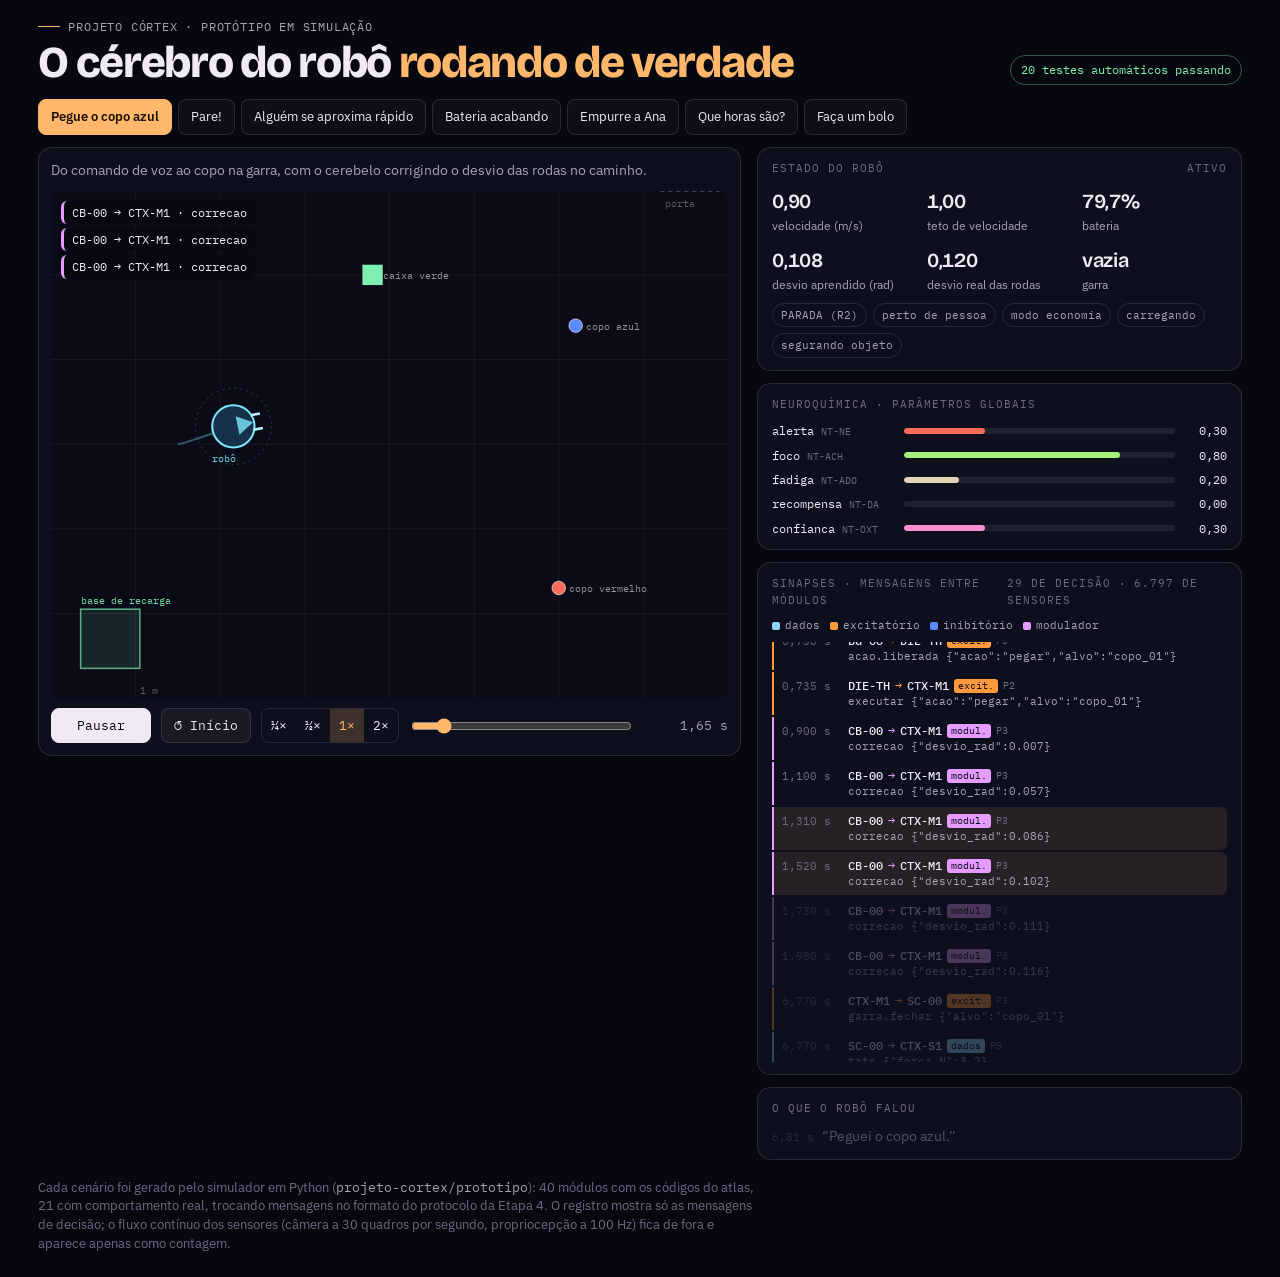
==== projeto-cortex/prototipo/viewer/index.html @ f063e2e0 "Add Projeto Córtex simulation prototype Pure-Python brain simulator built from the stage 4 spec: mes" ====
<!doctype html>
<html lang="pt-BR">
<head>
<meta charset="utf-8">
<meta name="viewport" content="width=device-width,initial-scale=1,viewport-fit=cover">
<title>Simulador Córtex</title>
<link rel="preconnect" href="https://fonts.googleapis.com">
<link rel="preconnect" href="https://fonts.gstatic.com" crossorigin>
<link rel="stylesheet" href="https://fonts.googleapis.com/css2?family=Bricolage+Grotesque:opsz,wght@12..96,600;12..96,800&family=IBM+Plex+Mono:wght@400;500&family=IBM+Plex+Sans:wght@400;500;600&display=swap">
<style>
/* Layout: sala vista de cima à esquerda (canvas), painel de estado e registro de mensagens à direita; linha do tempo embaixo da sala. */
:root{
  --bg:#07080f; --panel:#0e0f1c; --panel2:#131427; --fg:#efeaf5; --muted:#a8a1b9; --faint:#6f6984; --line:rgba(239,234,245,.12);
  --accent:#ffb86b; --robot:#7ee8ff; --danger:#ff6b5a; --ok:#7ff0b2;
  --t-dados:#8fd6ff; --t-exc:#ff9a3c; --t-inib:#5b8cff; --t-mod:#e59bff;
  --display:'Bricolage Grotesque','Avenir Next',system-ui,sans-serif;
  --body:'IBM Plex Sans',system-ui,-apple-system,'Segoe UI',sans-serif;
  --mono:'IBM Plex Mono',ui-monospace,Menlo,monospace;
  color-scheme:dark;
}
*{box-sizing:border-box}
html,body{margin:0}
body{background:var(--bg);color:var(--fg);font-family:var(--body);font-size:14px;line-height:1.5;padding:calc(env(safe-area-inset-top,0px) + 18px) max(16px,3vw) calc(env(safe-area-inset-bottom,0px) + 24px)}
header{display:flex;flex-wrap:wrap;align-items:flex-end;justify-content:space-between;gap:12px 24px;margin-bottom:14px}
.eyebrow{font-family:var(--mono);font-size:11.5px;letter-spacing:.07em;text-transform:uppercase;color:var(--muted);display:flex;gap:8px;align-items:center}
.eyebrow i{width:22px;height:1px;background:var(--accent)}
h1{font-family:var(--display);font-weight:800;font-size:clamp(28px,4vw,44px);letter-spacing:-.03em;line-height:1;margin:6px 0 0}
h1 em{font-style:normal;color:var(--accent)}
.tests{font-family:var(--mono);font-size:12px;color:var(--ok);border:1px solid rgba(127,240,178,.35);padding:5px 10px;border-radius:999px;white-space:nowrap}
.tabs{display:flex;flex-wrap:wrap;gap:6px;margin-bottom:12px}
.tabs button{all:unset;cursor:pointer;font-size:13px;padding:7px 12px;border-radius:8px;border:1px solid var(--line);color:var(--fg);background:rgba(239,234,245,.03)}
.tabs button[aria-pressed="true"]{background:var(--accent);color:#1a0f04;border-color:var(--accent);font-weight:600}
.tabs button:focus-visible,.ctl button:focus-visible,.log li:focus-visible{outline:2px solid var(--robot);outline-offset:2px}
.layout{display:grid;grid-template-columns:minmax(0,1.45fr) minmax(0,1fr);gap:16px;align-items:start}
.stage{background:var(--panel);border:1px solid var(--line);border-radius:14px;padding:12px;min-width:0}
.resumo{margin:0 0 10px;color:var(--muted);max-width:75ch}
.room{position:relative;width:100%;aspect-ratio:8/6;max-width:100%;border-radius:10px;overflow:hidden;background:#0a0b16}
canvas{display:block;width:100%;height:100%}
.flash{position:absolute;left:10px;top:10px;right:10px;display:flex;flex-direction:column;gap:4px;pointer-events:none}
.flash div{align-self:flex-start;font-family:var(--mono);font-size:11.5px;padding:3px 8px;border-radius:6px;background:rgba(8,8,16,.85);border-left:3px solid var(--tc);color:var(--fg);transition:opacity .3s}
.ctl{display:flex;align-items:center;gap:10px;margin-top:10px;flex-wrap:wrap}
.ctl button{all:unset;cursor:pointer;font-family:var(--mono);font-size:12.5px;padding:7px 12px;border-radius:8px;border:1px solid var(--line);background:rgba(239,234,245,.05)}
.ctl button.primary{background:var(--fg);color:var(--bg);border-color:var(--fg);min-width:74px;text-align:center}
.ctl input[type=range]{flex:1;min-width:140px;accent-color:var(--accent)}
.ctl output{font-family:var(--mono);font-size:12.5px;font-variant-numeric:tabular-nums;color:var(--muted);min-width:84px;text-align:right}
.speed{display:flex;border:1px solid var(--line);border-radius:8px;overflow:hidden}
.speed button{border:0;border-radius:0;padding:7px 9px;background:none}
.speed button[aria-pressed="true"]{background:rgba(255,184,107,.2);color:var(--accent)}
.side{display:grid;gap:12px;min-width:0}
.card{background:var(--panel);border:1px solid var(--line);border-radius:14px;padding:12px 14px;min-width:0}
.card h2{margin:0 0 10px;font-family:var(--mono);font-weight:400;font-size:11px;letter-spacing:.09em;text-transform:uppercase;color:var(--faint);display:flex;justify-content:space-between;gap:8px}
.tele{display:grid;grid-template-columns:repeat(3,minmax(0,1fr));gap:10px}
.tele div{display:grid;gap:1px;min-width:0}
.tele b{font-family:var(--display);font-weight:600;font-size:20px;font-variant-numeric:tabular-nums;letter-spacing:-.01em;white-space:nowrap}
.tele span{font-size:11.5px;color:var(--muted)}
.state{margin-top:10px;display:flex;flex-wrap:wrap;gap:6px}
.pill{font-family:var(--mono);font-size:11px;padding:3px 8px;border-radius:999px;border:1px solid var(--line);color:var(--muted)}
.pill.on{border-color:var(--c);color:var(--c);background:color-mix(in srgb,var(--c) 12%,transparent)}
.meters{display:grid;gap:7px}
.meter{display:grid;grid-template-columns:124px 1fr 44px;align-items:center;gap:8px;font-family:var(--mono);font-size:11.5px}
.meter .bar{height:6px;border-radius:3px;background:rgba(239,234,245,.08);position:relative;overflow:hidden}
.meter .bar i{position:absolute;top:0;bottom:0;left:0;background:var(--c);border-radius:3px;transition:width .15s}
.meter .bar.center i{left:50%}
.meter output{text-align:right;color:var(--fg);font-variant-numeric:tabular-nums}
.meter span small{color:var(--faint)}
.log{list-style:none;margin:0;padding:0;max-height:420px;overflow:auto;display:grid;gap:2px}
.log li{display:grid;grid-template-columns:58px 1fr;gap:8px;padding:5px 6px 5px 8px;border-left:2px solid var(--tc);border-radius:0 6px 6px 0;cursor:pointer;opacity:.28;transition:opacity .2s,background .2s}
.log li.past{opacity:1}
.log li.now{background:rgba(255,184,107,.1)}
.log time{font-family:var(--mono);font-size:10.5px;color:var(--faint);font-variant-numeric:tabular-nums;padding-top:2px}
.log .rt{display:flex;flex-wrap:wrap;align-items:center;gap:5px;font-family:var(--mono);font-size:11.5px}
.log .rt b{font-weight:500}
.log .rt i{font-style:normal;color:var(--tc)}
.log .rt em{font-style:normal;font-size:9.5px;padding:0 4px;border-radius:3px;color:#0b0b14;background:var(--tc)}
.log .rt small{color:var(--faint);font-size:10px}
.log code{display:block;font-family:var(--mono);font-size:10.5px;color:var(--muted);word-break:break-word}
.legend{display:flex;flex-wrap:wrap;gap:10px;font-family:var(--mono);font-size:10.5px;color:var(--muted);margin-bottom:8px}
.legend span::before{content:"";display:inline-block;width:8px;height:8px;border-radius:2px;background:var(--tc);margin-right:5px;vertical-align:-1px}
.falas{list-style:none;margin:0;padding:0;display:grid;gap:6px}
.falas li{font-size:13.5px;opacity:.3;transition:opacity .2s}
.falas li.past{opacity:1}
.falas time{font-family:var(--mono);font-size:11px;color:var(--faint);margin-right:8px}
footer{margin-top:18px;color:var(--faint);font-size:12.5px;max-width:90ch}
footer code{font-family:var(--mono);color:var(--muted)}
@media (max-width:900px){.layout{grid-template-columns:1fr}.log{max-height:320px}}
@media (max-width:480px){.tele{grid-template-columns:repeat(2,minmax(0,1fr))}.meter{grid-template-columns:78px 1fr 40px}}
</style>
</head>
<body>
<header>
  <div>
    <div class="eyebrow"><i></i>Projeto Córtex · protótipo em simulação</div>
    <h1>O cérebro do robô <em>rodando de verdade</em></h1>
  </div>
  <span class="tests" id="tests">20 testes automáticos passando</span>
</header>

<nav class="tabs" id="tabs" aria-label="Cenários"></nav>

<div class="layout">
  <section class="stage">
    <p class="resumo" id="resumo"></p>
    <div class="room"><canvas id="room" aria-label="Sala vista de cima com o robô, copos, a base de recarga e pessoas"></canvas><div class="flash" id="flash"></div></div>
    <div class="ctl">
      <button class="primary" id="play">Pausar</button>
      <button id="restart" title="Voltar ao início">↺ Início</button>
      <div class="speed" id="speed" role="group" aria-label="Velocidade">
        <button data-s="0.25">¼×</button><button data-s="0.5">½×</button><button data-s="1" aria-pressed="true">1×</button><button data-s="2">2×</button>
      </div>
      <label for="scrub" style="position:absolute;left:-9999px">Tempo</label>
      <input type="range" id="scrub" min="0" max="1000" value="0">
      <output id="clock">0,00 s</output>
    </div>
  </section>

  <aside class="side">
    <section class="card">
      <h2><span>Estado do robô</span><span id="modo"></span></h2>
      <div class="tele">
        <div><b id="tv">0,00</b><span>velocidade (m/s)</span></div>
        <div><b id="tteto">1,0</b><span>teto de velocidade</span></div>
        <div><b id="tbat">80%</b><span>bateria</span></div>
        <div><b id="tcb">0,000</b><span>desvio aprendido (rad)</span></div>
        <div><b id="treal">0,120</b><span>desvio real das rodas</span></div>
        <div><b id="tgarra">vazia</b><span>garra</span></div>
      </div>
      <div class="state" id="state"></div>
    </section>
    <section class="card">
      <h2><span>Neuroquímica · parâmetros globais</span></h2>
      <div class="meters" id="meters"></div>
    </section>
    <section class="card">
      <h2><span>Sinapses · mensagens entre módulos</span><span id="nmsg"></span></h2>
      <div class="legend"><span style="--tc:var(--t-dados)">dados</span><span style="--tc:var(--t-exc)">excitatório</span><span style="--tc:var(--t-inib)">inibitório</span><span style="--tc:var(--t-mod)">modulador</span></div>
      <ol class="log" id="log"></ol>
    </section>
    <section class="card">
      <h2><span>O que o robô falou</span></h2>
      <ul class="falas" id="falas"></ul>
    </section>
  </aside>
</div>

<footer>Cada cenário foi gerado pelo simulador em Python (<code>projeto-cortex/prototipo</code>): 40 módulos com os códigos do atlas, 21 com comportamento real, trocando mensagens no formato do protocolo da Etapa 4. O registro mostra só as mensagens de decisão; o fluxo contínuo dos sensores (câmera a 30 quadros por segundo, propriocepção a 100 Hz) fica de fora e aparece apenas como contagem.</footer>

<script src="trilhas.js"></script>
<script>
(function(){
'use strict';
const T = window.TRILHAS || [];
const TC = {dados:'--t-dados',excitatorio:'--t-exc',inibitorio:'--t-inib',modulador:'--t-mod'};
const TN = {dados:'dados',excitatorio:'excit.',inibitorio:'inib.',modulador:'modul.'};
const css = n => getComputedStyle(document.documentElement).getPropertyValue(n).trim();
const fmt = (v,d=2) => v.toLocaleString('pt-BR',{minimumFractionDigits:d,maximumFractionDigits:d});
const $ = id => document.getElementById(id);
const reduced = matchMedia('(prefers-reduced-motion: reduce)').matches;

let cur = null, t = 0, playing = !reduced, speed = 1, last = performance.now(), trail = [];
const PARAMS = [['alerta','NT-NE','#ff6b5a',0,1],['foco','NT-ACH','#a4f07a',0,1],['fadiga','NT-ADO','#e0d2b8',0,1],['recompensa','NT-DA','#ffcf4d',-1,1],['confianca','NT-OXT','#ff8fd0',0,1]];

$('tabs').innerHTML = T.map((s,i)=>`<button data-i="${i}">${s.titulo}</button>`).join('');
$('tabs').addEventListener('click',e=>{const b=e.target.closest('button');if(b)load(+b.dataset.i)});
$('meters').innerHTML = PARAMS.map(([k,code,c,lo])=>`<div class="meter" style="--c:${c}"><span>${k} <small>${code}</small></span><div class="bar ${lo<0?'center':''}"><i id="mb-${k}"></i></div><output id="mv-${k}">0</output></div>`).join('');

function load(i){
  cur = T[i]; t = 0; trail = [];
  [...$('tabs').children].forEach((b,k)=>b.setAttribute('aria-pressed',String(k===i)));
  $('resumo').textContent = cur.resumo;
  $('treal').textContent = fmt(cur.desvio_real,3);
  $('nmsg').textContent = `${cur.mensagens.length} de decisão · ${cur.fluxo.toLocaleString('pt-BR')} de sensores`;
  $('log').innerHTML = cur.mensagens.map((m,k)=>`<li tabindex="0" data-t="${m.t}" style="--tc:var(${TC[m.tipo]})"><time>${fmt(m.t/1000,3)} s</time><div><span class="rt"><b>${m.de}</b><i>→</i><b>${m.para}</b><em>${TN[m.tipo]}</em><small>P${m.prioridade}</small></span><code>${m.sinal} ${esc(JSON.stringify(m.dados))}</code></div></li>`).join('');
  $('falas').innerHTML = cur.falas.length ? cur.falas.map(([ts,txt])=>`<li data-t="${ts}"><time>${fmt(ts,2)} s</time>“${esc(txt)}”</li>`).join('') : '<li class="past">Nenhuma fala neste cenário.</li>';
  playing = !reduced; $('play').textContent = playing?'Pausar':'Tocar';
  render(true);
}
const esc = s => s.replace(/[<>&]/g,c=>({'<':'&lt;','>':'&gt;','&':'&amp;'})[c]);
$('log').addEventListener('click',e=>{const li=e.target.closest('li');if(li){t=+li.dataset.t/1000;render(true)}});
$('log').addEventListener('keydown',e=>{if(e.key==='Enter'){const li=e.target.closest('li');if(li){t=+li.dataset.t/1000;render(true)}}});
$('play').addEventListener('click',()=>{if(t>=cur.duracao)t=0;playing=!playing;$('play').textContent=playing?'Pausar':'Tocar'});
$('restart').addEventListener('click',()=>{t=0;trail=[];render(true)});
$('speed').addEventListener('click',e=>{const b=e.target.closest('button');if(!b)return;speed=+b.dataset.s;[...$('speed').children].forEach(x=>x.setAttribute('aria-pressed',String(x===b)))});
$('scrub').addEventListener('input',e=>{t=e.target.value/1000*cur.duracao;playing=false;$('play').textContent='Tocar';render(true)});

function frameAt(t){
  const q = cur.quadros, i = Math.min(q.length-2, Math.max(0, Math.floor(t/0.05)));
  const a = q[i], b = q[i+1] || a, f = Math.max(0, Math.min(1, (t - a.t)/0.05));
  const lerp = (x,y)=>x+(y-x)*f;
  let dth = b.robo.theta - a.robo.theta; if(dth>Math.PI)dth-=2*Math.PI; if(dth<-Math.PI)dth+=2*Math.PI;
  return {a, robo:{...a.robo, x:lerp(a.robo.x,b.robo.x), y:lerp(a.robo.y,b.robo.y), theta:a.robo.theta+dth*f},
    objetos:a.objetos.map((o,k)=>({...o,x:lerp(o.x,(b.objetos[k]||o).x),y:lerp(o.y,(b.objetos[k]||o).y)})),
    pessoas:b.pessoas.map(p=>{const pa=a.pessoas.find(x=>x.id===p.id)||p;return {...p,x:lerp(pa.x,p.x),y:lerp(pa.y,p.y),vx:(p.x-pa.x)/0.05,vy:(p.y-pa.y)/0.05}})};
}

// ---------------- sala ----------------
const cv = $('room'), ctx = cv.getContext('2d');
function size(){const r=cv.getBoundingClientRect(),d=Math.min(devicePixelRatio||1,2);cv.width=Math.round(r.width*d);cv.height=Math.round(r.height*d);ctx.setTransform(d,0,0,d,0,0);render(true)}
addEventListener('resize',size);
function draw(F){
  const W=cv.clientWidth,H=cv.clientHeight,s=W/8,X=x=>x*s,Y=y=>H-y*s;
  ctx.clearRect(0,0,W,H);
  ctx.strokeStyle='rgba(239,234,245,.06)';ctx.lineWidth=1;
  for(let i=1;i<8;i++){ctx.beginPath();ctx.moveTo(X(i),0);ctx.lineTo(X(i),H);ctx.stroke()}
  for(let j=1;j<6;j++){ctx.beginPath();ctx.moveTo(0,Y(j));ctx.lineTo(W,Y(j));ctx.stroke()}
  ctx.fillStyle='rgba(239,234,245,.35)';ctx.font='10px "IBM Plex Mono", monospace';ctx.fillText('1 m',X(1)+4,Y(0)-4);
  // porta
  ctx.strokeStyle='rgba(239,234,245,.35)';ctx.setLineDash([4,4]);ctx.beginPath();ctx.moveTo(X(7.2),Y(6)+1);ctx.lineTo(X(8),Y(6)+1);ctx.stroke();ctx.setLineDash([]);
  ctx.fillText('porta',X(7.25),Y(5.8));
  // base
  const bx=cur.base[0],by=cur.base[1];
  ctx.fillStyle='rgba(127,240,178,.12)';ctx.strokeStyle='rgba(127,240,178,.7)';ctx.lineWidth=1.5;
  ctx.fillRect(X(bx-0.35),Y(by+0.35),0.7*s,0.7*s);ctx.strokeRect(X(bx-0.35),Y(by+0.35),0.7*s,0.7*s);
  ctx.fillStyle='rgba(127,240,178,.9)';ctx.fillText('base de recarga',X(bx-0.35),Y(by+0.35)-5);
  // trilha
  if(trail.length>1){ctx.strokeStyle='rgba(126,232,255,.35)';ctx.lineWidth=2;ctx.beginPath();trail.forEach((p,i)=>i?ctx.lineTo(X(p[0]),Y(p[1])):ctx.moveTo(X(p[0]),Y(p[1])));ctx.stroke()}
  // objetos
  const COR={azul:'#5b8cff',vermelho:'#ff6b5a',verde:'#7ff0b2'};
  F.objetos.forEach(o=>{
    ctx.fillStyle=COR[o.cor]||'#ccc';
    if(o.tipo==='copo'){ctx.beginPath();ctx.arc(X(o.x),Y(o.y),0.08*s,0,Math.PI*2);ctx.fill();ctx.strokeStyle='rgba(255,255,255,.6)';ctx.lineWidth=1;ctx.stroke()}
    else ctx.fillRect(X(o.x)-0.12*s,Y(o.y)-0.12*s,0.24*s,0.24*s);
    if(F.robo.segurando!==o.id){ctx.fillStyle='rgba(239,234,245,.6)';ctx.fillText(`${o.tipo} ${o.cor}`,X(o.x)+0.12*s,Y(o.y)+4)}
  });
  // pessoas
  F.pessoas.forEach(p=>{
    const d=Math.hypot(p.x-F.robo.x,p.y-F.robo.y);
    if(d<1.8){ctx.strokeStyle='rgba(255,184,107,.35)';ctx.setLineDash([3,5]);ctx.beginPath();ctx.arc(X(F.robo.x),Y(F.robo.y),1.8*s,0,Math.PI*2);ctx.stroke();ctx.setLineDash([])}
    ctx.fillStyle='#ffd6a8';ctx.beginPath();ctx.arc(X(p.x),Y(p.y),0.2*s,0,Math.PI*2);ctx.fill();
    ctx.fillStyle='#1a0f04';ctx.font='600 11px "IBM Plex Sans", sans-serif';ctx.textAlign='center';ctx.fillText(p.nome[0],X(p.x),Y(p.y)+4);ctx.textAlign='left';
    ctx.font='10px "IBM Plex Mono", monospace';ctx.fillStyle='rgba(255,214,168,.9)';ctx.fillText(p.nome,X(p.x)+0.24*s,Y(p.y)-0.12*s);
    const sp=Math.hypot(p.vx,p.vy);
    if(sp>0.2){ctx.strokeStyle='#ffd6a8';ctx.lineWidth=2;ctx.beginPath();ctx.moveTo(X(p.x),Y(p.y));ctx.lineTo(X(p.x+p.vx*0.35),Y(p.y+p.vy*0.35));ctx.stroke()}
  });
  // robô
  const r=F.robo,rx=X(r.x),ry=Y(r.y),R=0.25*s,pa=F.a.parada;
  ctx.strokeStyle='rgba(126,232,255,.25)';ctx.setLineDash([2,4]);ctx.beginPath();ctx.arc(rx,ry,0.45*s,0,Math.PI*2);ctx.stroke();ctx.setLineDash([]);
  if(pa){const k=0.5+0.5*Math.sin(performance.now()/180);ctx.strokeStyle=`rgba(255,107,90,${0.5+0.5*k})`;ctx.lineWidth=3;ctx.beginPath();ctx.arc(rx,ry,R+8+4*k,0,Math.PI*2);ctx.stroke()}
  ctx.fillStyle=r.carregando?'#2c5b47':'#16324a';ctx.strokeStyle=pa?'#ff6b5a':'#7ee8ff';ctx.lineWidth=2;
  ctx.beginPath();ctx.arc(rx,ry,R,0,Math.PI*2);ctx.fill();ctx.stroke();
  ctx.save();ctx.translate(rx,ry);ctx.rotate(-r.theta);
  ctx.fillStyle='#7ee8ff';ctx.beginPath();ctx.moveTo(R*0.95,0);ctx.lineTo(R*0.2,-R*0.45);ctx.lineTo(R*0.2,R*0.45);ctx.closePath();ctx.globalAlpha=.8;ctx.fill();ctx.globalAlpha=1;
  ctx.strokeStyle='#b8f3ff';ctx.lineWidth=2.5;ctx.beginPath();ctx.moveTo(R*0.9,-R*0.35);ctx.lineTo(R*1.35,-R*0.35);ctx.moveTo(R*0.9,R*0.35);ctx.lineTo(R*1.35,R*0.35);ctx.stroke();
  ctx.restore();
  if(r.segurando){const o=F.objetos.find(x=>x.id===r.segurando);if(o){ctx.fillStyle=COR[o.cor];ctx.beginPath();ctx.arc(X(o.x),Y(o.y),0.08*s,0,Math.PI*2);ctx.fill()}}
  ctx.font='10px "IBM Plex Mono", monospace';ctx.fillStyle=pa?'#ff6b5a':'rgba(126,232,255,.9)';
  ctx.fillText(pa?'PARADA TRAVADA':r.carregando?'CARREGANDO':'robô',rx-R,ry+R+14);
  // fala
  const fala=cur.falas.filter(f=>f[0]<=t&&t-f[0]<2.8).pop();
  if(fala){ctx.font='500 13px "IBM Plex Sans", sans-serif';const w=Math.min(ctx.measureText(fala[1]).width+18,W-12);let bx2=Math.min(Math.max(6,rx-w/2),W-w-6),by2=ry-R-44;if(by2<6)by2=ry+R+22;
    ctx.fillStyle='rgba(239,234,245,.95)';round(bx2,by2,w,26,8);ctx.fill();ctx.fillStyle='#0b0b14';ctx.fillText(fala[1],bx2+9,by2+17,w-18)}
}
function round(x,y,w,h,r){ctx.beginPath();ctx.moveTo(x+r,y);ctx.arcTo(x+w,y,x+w,y+h,r);ctx.arcTo(x+w,y+h,x,y+h,r);ctx.arcTo(x,y+h,x,y,r);ctx.arcTo(x,y,x+w,y,r);ctx.closePath()}

// ---------------- painel ----------------
let lastPast=-1;
function render(force){
  if(!cur)return;
  const F=frameAt(t),a=F.a;
  if(force){trail=cur.quadros.filter(q=>q.t<=t).map(q=>[q.robo.x,q.robo.y])}
  else if(!trail.length||Math.hypot(trail[trail.length-1][0]-F.robo.x,trail[trail.length-1][1]-F.robo.y)>0.03)trail.push([F.robo.x,F.robo.y]);
  draw(F);
  $('clock').textContent=`${fmt(t,2)} s`;$('scrub').value=Math.round(t/cur.duracao*1000);
  $('tv').textContent=fmt(Math.abs(a.robo.v),2);$('tteto').textContent=fmt(a.teto,2);$('tbat').textContent=fmt(a.robo.bateria,1)+'%';
  $('tcb').textContent=fmt(a.cerebelo,3);$('tgarra').textContent=a.robo.segurando?a.robo.segurando.replace('_0',' '):'vazia';
  const modo=a.parada?'parada travada':a.robo.carregando?'repouso':'ativo';$('modo').textContent=modo;
  $('state').innerHTML=[['PARADA (R2)',a.parada,'#ff6b5a'],['perto de pessoa',a.teto<=0.5&&!a.parada,'#ffb86b'],['modo economia',a.teto===0.6,'#e0d2b8'],['carregando',a.robo.carregando,'#7ff0b2'],['segurando objeto',!!a.robo.segurando,'#7ee8ff']].map(([l,on,c])=>`<span class="pill ${on?'on':''}" style="--c:${c}">${l}</span>`).join('');
  PARAMS.forEach(([k,,, lo,hi])=>{const v=a.params[k];const b=$('mb-'+k);if(lo<0){const w=Math.abs(v)/(hi-lo)*100;b.style.width=w+'%';b.style.left=v<0?(50-w)+'%':'50%'}else b.style.width=((v-lo)/(hi-lo)*100)+'%';$('mv-'+k).textContent=fmt(v,2)});
  // registro
  const ms=t*1000;let past=-1;
  const lis=$('log').children;
  for(let i=0;i<lis.length;i++){const p=cur.mensagens[i].t<=ms+0.01;lis[i].classList.toggle('past',p);if(p)past=i;lis[i].classList.toggle('now',p&&ms-cur.mensagens[i].t<350)}
  if(past!==lastPast&&past>=0){const li=lis[past],box=$('log');const top=li.offsetTop-box.offsetTop;if(top<box.scrollTop||top>box.scrollTop+box.clientHeight-40)box.scrollTop=top-box.clientHeight/2}
  lastPast=past;
  [...$('falas').children].forEach(li=>{if(li.dataset.t)li.classList.toggle('past',+li.dataset.t<=t)});
  // mensagens recentes sobre a sala
  const rec=cur.mensagens.filter(m=>m.t<=ms&&ms-m.t<600*Math.max(1,speed)).slice(-3);
  $('flash').innerHTML=rec.map(m=>`<div style="--tc:var(${TC[m.tipo]})">${m.de} → ${m.para} · ${m.sinal}</div>`).join('');
}

function loop(now){
  const dt=Math.min(0.1,(now-last)/1000);last=now;
  if(playing&&cur){t+=dt*speed;if(t>=cur.duracao){t=cur.duracao;playing=false;$('play').textContent='Tocar de novo'}render(false)}
  else if(cur&&cur.quadros.length&&frameAt(t).a.parada)render(false);
  requestAnimationFrame(loop);
}
if(!T.length){$('resumo').textContent='Nenhuma trilha encontrada. Rode python -m cortex.simulador para gerar viewer/trilhas.js.'}
else{load(0);size();requestAnimationFrame(loop)}
})();
</script>
</body>
</html>
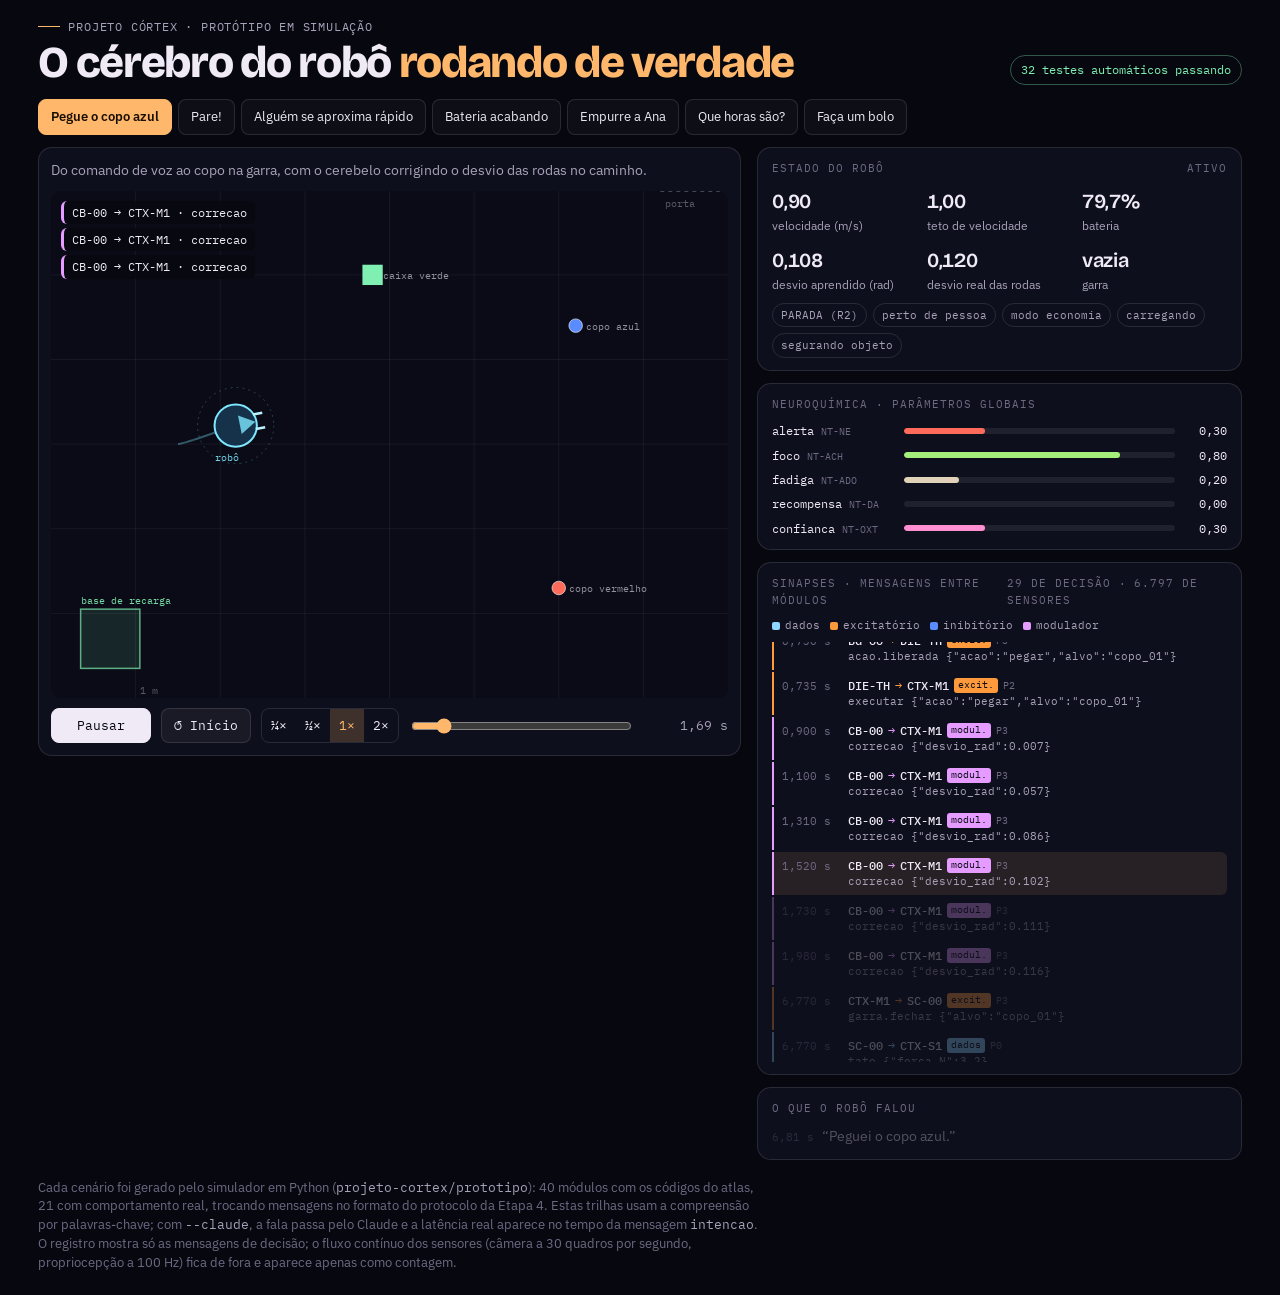
==== commit a1ee0d0d: "Use Claude for language understanding in the Córtex prototype CTX-WE now turns speech into a structu" ====
--- a/projeto-cortex/prototipo/viewer/index.html
+++ b/projeto-cortex/prototipo/viewer/index.html
@@ -92,7 +92,7 @@
     <div class="eyebrow"><i></i>Projeto Córtex · protótipo em simulação</div>
     <h1>O cérebro do robô <em>rodando de verdade</em></h1>
   </div>
-  <span class="tests" id="tests">20 testes automáticos passando</span>
+  <span class="tests" id="tests">32 testes automáticos passando</span>
 </header>
 
 <nav class="tabs" id="tabs" aria-label="Cenários"></nav>
@@ -142,7 +142,7 @@
   </aside>
 </div>
 
-<footer>Cada cenário foi gerado pelo simulador em Python (<code>projeto-cortex/prototipo</code>): 40 módulos com os códigos do atlas, 21 com comportamento real, trocando mensagens no formato do protocolo da Etapa 4. O registro mostra só as mensagens de decisão; o fluxo contínuo dos sensores (câmera a 30 quadros por segundo, propriocepção a 100 Hz) fica de fora e aparece apenas como contagem.</footer>
+<footer>Cada cenário foi gerado pelo simulador em Python (<code>projeto-cortex/prototipo</code>): 40 módulos com os códigos do atlas, 21 com comportamento real, trocando mensagens no formato do protocolo da Etapa 4. Estas trilhas usam a compreensão por palavras-chave; com <code>--claude</code>, a fala passa pelo Claude e a latência real aparece no tempo da mensagem <code>intencao</code>. O registro mostra só as mensagens de decisão; o fluxo contínuo dos sensores (câmera a 30 quadros por segundo, propriocepção a 100 Hz) fica de fora e aparece apenas como contagem.</footer>
 
 <script src="trilhas.js"></script>
 <script>
